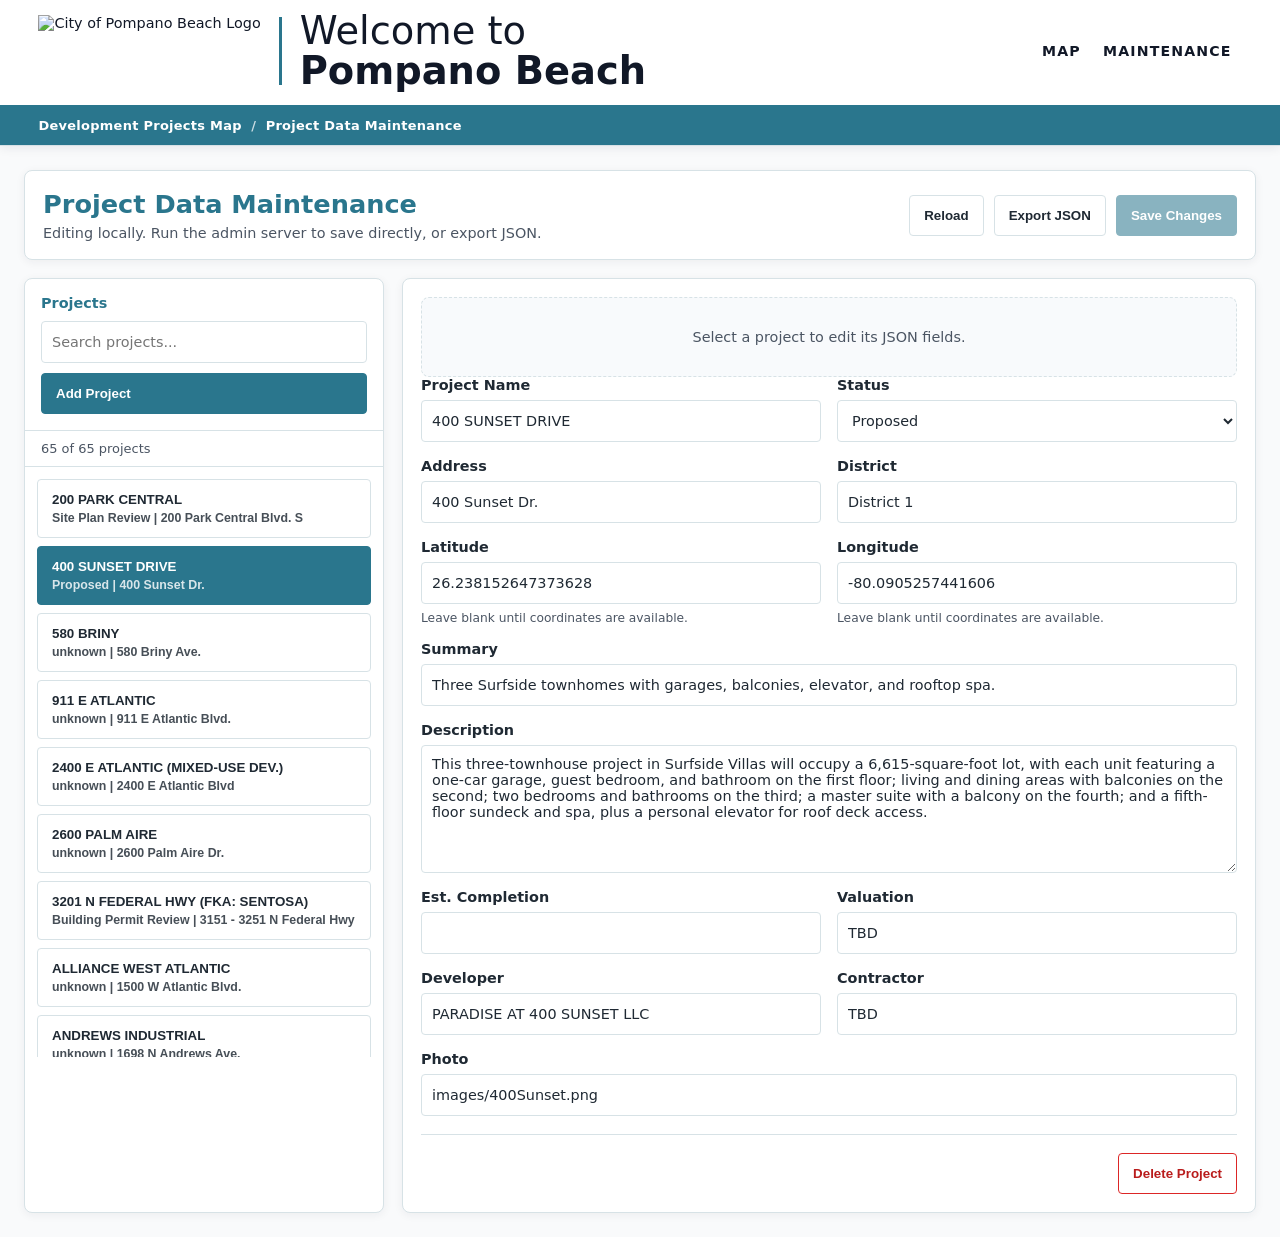
==== admin.html @ 9af35c2e "Various fixes." ====
<!DOCTYPE html>
<html lang="en">
<head>
  <meta charset="UTF-8" />
  <meta name="viewport" content="width=device-width, initial-scale=1.0" />
  <title>Project Data Maintenance</title>
  <link rel="shortcut icon" type="image/x-icon" href="https://www.pompanobeachfl.gov/pompanobeachfl/assets/images/favicon.ico?v=2" />
  <link rel="stylesheet" href="styles.css" />
  <link rel="stylesheet" href="admin.css" />
</head>
<body>
  <header class="city-site-header">
    <a class="show-on-focus" href="#adminContent">Skip to Content</a>

    <div class="city-site-header__main">
      <a class="city-brand" href="index.html" aria-label="Development projects map home">
        <img
          src="https://www.pompanobeachfl.gov/pompanobeachfl/assets/images/sitewide/COPB_Logo.png"
          alt="City of Pompano Beach Logo"
          class="city-brand__logo"
        />
        <span class="city-brand__divider" aria-hidden="true"></span>
        <span class="city-brand__welcome">
          <span>Welcome to</span>
          <strong>Pompano Beach</strong>
        </span>
      </a>

      <nav class="city-nav" aria-label="Maintenance navigation">
        <a href="index.html">Map</a>
        <a href="admin.html">Maintenance</a>
      </nav>
    </div>

    <div class="city-dept-bar" aria-label="Maintenance breadcrumb">
      <div class="city-dept-bar__inner">
        <a href="index.html">Development Projects Map</a>
        <span class="city-dept-bar__separator" aria-hidden="true">/</span>
        <span>Project Data Maintenance</span>
      </div>
    </div>
  </header>

  <main class="admin-shell" id="adminContent">
    <section class="admin-toolbar" aria-label="Project maintenance actions">
      <div>
        <h1>Project Data Maintenance</h1>
        <p id="adminStatus">Loading projects...</p>
      </div>
      <div class="admin-actions">
        <button id="reloadProjects" type="button">Reload</button>
        <button id="exportProjects" type="button">Export JSON</button>
        <button id="saveProjects" type="button" class="primary-action">Save Changes</button>
      </div>
    </section>

    <section class="admin-layout">
      <aside class="admin-list-panel" aria-label="Projects">
        <div class="admin-list-panel__header">
          <label for="projectSearch">Projects</label>
          <input id="projectSearch" type="search" placeholder="Search projects..." />
          <button id="addProject" type="button" class="primary-action">Add Project</button>
        </div>
        <div class="project-count" id="projectCount"></div>
        <ul class="admin-project-list" id="adminProjectList"></ul>
      </aside>

      <section class="admin-editor" aria-label="Project editor">
        <form id="projectEditorForm" autocomplete="off">
          <div class="empty-editor" id="emptyEditor">
            Select a project to edit its JSON fields.
          </div>
          <div class="editor-fields" id="editorFields" hidden></div>
          <div class="editor-actions" id="editorActions" hidden>
            <button id="deleteProject" type="button" class="danger-action">Delete Project</button>
          </div>
        </form>
      </section>
    </section>
  </main>

  <script src="admin.js"></script>
</body>
</html>
---- styles.css ----
:root {
  --city-blue: #2A768D;
  --city-green: #66A785;
  --city-ink: #1f2933;
  --bg: #f9fafb;
  --panel: #ffffff;
  --text: var(--city-ink);
  --muted: #4b5563;
  --border: #d7e2e6;
  --accent: var(--city-blue);
  --accent-soft: rgba(42, 118, 141, 0.12);
  --sidebar-width: clamp(280px, 28vw, 480px);
  --info-panel-width: clamp(320px, 36vw, 630px);
}

* {
  box-sizing: border-box;
}

html,
body {
  margin: 0;
  height: 100%;
}

html {
  font-size: 90%;
}

body {
  display: flex;
  flex-direction: column;
  height: 100vh;
  font-family: Inter, system-ui, -apple-system, BlinkMacSystemFont, "Segoe UI", sans-serif;
  color: var(--text);
  background: var(--bg);
  overflow: hidden;
}

.show-on-focus {
  position: fixed;
  top: -10em;
  left: 1rem;
  z-index: 999;
  background: #fff;
  color: var(--city-ink);
  padding: 0.75rem 1rem;
  font-weight: 700;
  outline: 2px solid transparent;
}

.show-on-focus:focus {
  top: 1rem;
  outline-color: #ffb715;
}

.city-site-header {
  position: relative;
  z-index: 20;
  flex: 0 0 auto;
  background: #fff;
  border-bottom: 1px solid var(--border);
  box-shadow: 0 2px 10px rgba(31, 41, 51, 0.08);
}

.city-site-header__main {
  min-height: 96px;
  padding: 0.2rem 3% 0.45rem;
  display: flex;
  align-items: stretch;
  justify-content: space-between;
  gap: 1rem;
}

.city-brand {
  display: flex;
  align-items: center;
  min-width: 0;
  color: #111827;
  text-decoration: none;
  background: #fff;
}

.city-brand:hover,
.city-brand:focus-visible {
  color: var(--city-blue);
}

.city-brand__logo {
  width: auto;
  height: 82px;
  flex: 0 0 auto;
  padding: 0.35rem 1.25rem 0.35rem 0;
}

.city-brand__divider {
  width: 3px;
  height: 68px;
  flex: 0 0 auto;
  background: var(--city-blue);
}

.city-brand__welcome {
  padding-left: 1.25rem;
  line-height: 1.03;
  font-size: clamp(1.85rem, 3vw, 2.85rem);
  font-weight: 700;
  white-space: nowrap;
}

.city-brand__welcome span,
.city-brand__welcome strong {
  display: block;
}

.city-brand__welcome span {
  font-weight: 400;
}

.city-brand__welcome strong {
  font-weight: 700;
}

.city-nav {
  display: flex;
  align-items: center;
  justify-content: flex-end;
  gap: 0.15rem;
  margin-left: auto;
}

.city-nav a,
.mobile-menu__panel a {
  color: #111827;
  text-decoration: none;
  text-transform: uppercase;
  font-weight: 700;
  letter-spacing: 0.08rem;
}

.city-nav a {
  display: inline-flex;
  align-items: center;
  min-height: 96px;
  padding: 0 0.7rem;
  font-size: 0.98rem;
}

.city-nav a:hover,
.city-nav a:focus-visible,
.mobile-menu__panel a:hover,
.mobile-menu__panel a:focus-visible {
  color: var(--city-blue);
}

.mobile-menu {
  display: none;
  position: relative;
  align-self: center;
}

.mobile-menu summary {
  width: 44px;
  height: 44px;
  display: grid;
  place-items: center;
  cursor: pointer;
  list-style: none;
  border: 1px solid #cbd5dc;
  border-radius: 4px;
  background: #fff;
}

.mobile-menu summary::-webkit-details-marker {
  display: none;
}

.mobile-menu__label {
  position: absolute;
  width: 1px;
  height: 1px;
  padding: 0;
  overflow: hidden;
  clip: rect(0, 0, 0, 0);
  white-space: nowrap;
  border: 0;
}

.mobile-menu__icon,
.mobile-menu__icon::before,
.mobile-menu__icon::after {
  display: block;
  width: 21px;
  height: 2px;
  background: #111827;
  content: "";
}

.mobile-menu__icon {
  position: relative;
}

.mobile-menu__icon::before,
.mobile-menu__icon::after {
  position: absolute;
  left: 0;
}

.mobile-menu__icon::before {
  top: -7px;
}

.mobile-menu__icon::after {
  top: 7px;
}

.mobile-menu__panel {
  position: absolute;
  top: calc(100% + 0.65rem);
  right: 0;
  width: min(18rem, calc(100vw - 2rem));
  padding: 0.35rem 0;
  border: 1px solid var(--border);
  border-radius: 4px;
  background: #fff;
  box-shadow: 0 14px 34px rgba(31, 41, 51, 0.16);
}

.mobile-menu__panel a {
  display: block;
  padding: 0.85rem 1rem;
  border-bottom: 1px solid #edf2f4;
  font-size: 0.9rem;
}

.mobile-menu__panel a:last-child {
  border-bottom: 0;
}

.city-dept-bar {
  background: var(--city-blue);
  color: #fff;
}

.city-dept-bar__inner {
  min-height: 40px;
  padding: 0 3%;
  display: flex;
  align-items: center;
  gap: 0.65rem;
  font-size: 0.9rem;
  font-weight: 600;
  letter-spacing: 0.02rem;
}

.city-dept-bar a {
  color: #fff;
  text-decoration: none;
  font-weight: 800;
}

.city-dept-bar a:hover,
.city-dept-bar a:focus-visible {
  text-decoration: underline;
  text-underline-offset: 3px;
}

.city-dept-bar__separator {
  opacity: 0.75;
}

main {
  display: grid;
  grid-template-columns: var(--sidebar-width) minmax(0, 1fr);
  gap: 20px;
  padding: 24px;
  flex: 1 1 auto;
  min-height: 0;
  overflow: hidden;
}

.sidebar {
  display: flex;
  flex-direction: column;
  gap: 20px;
  height: 100%;
  min-height: 0;
  overflow-y: auto;
  padding-right: 4px;
  min-width: 0;
}

.map-wrapper {
  height: 100%;
  min-height: 0;
  min-width: 0;
  position: relative;
  z-index: 0;
}

.info-panel {
  position: absolute;
  top: 16px;
  right: 16px;
  bottom: 16px;
  width: var(--info-panel-width);
  max-width: calc(100% - 32px);
  display: flex;
  flex-direction: column;
  height: auto;
  max-height: calc(100% - 32px);
  min-height: 0;
  background: var(--panel);
  border: 1px solid var(--border);
  border-radius: 8px;
  box-shadow: 0 18px 48px rgba(15, 23, 42, 0.22);
  transform: translateX(calc(100% + 24px));
  transition: transform 0.32s ease;
  z-index: 9999;
  pointer-events: none;
  overflow: hidden;
}

.info-panel.open {
  transform: translateX(0);
  pointer-events: auto;
}

.panel-body img {
  width: 100%;
  border-radius: 4px;
  min-height: 210px;
  object-fit: cover;
  background: #e2e8f0;
  cursor: pointer;
}

.panel-body img:hover {
  opacity: 0.95;
}

.image-modal {
  position: fixed;
  inset: 0;
  display: none;
  align-items: center;
  justify-content: center;
  z-index: 10000;
}

.image-modal.open {
  display: flex;
}

.image-modal__backdrop {
  position: absolute;
  inset: 0;
  background: rgba(15, 23, 42, 0.78);
}

.image-modal__content {
  position: relative;
  width: min(92vw, 900px);
  max-height: 92vh;
  padding: 18px;
  border-radius: 4px;
  background: rgba(255, 255, 255, 0.98);
  box-shadow: 0 24px 72px rgba(15, 23, 42, 0.18);
  display: flex;
  flex-direction: column;
  gap: 14px;
  overflow: hidden;
}

.image-modal__image {
  width: 100%;
  height: auto;
  max-height: calc(92vh - 120px);
  object-fit: contain;
  border-radius: 4px;
  background: #e2e8f0;
}

.image-modal__caption {
  color: var(--text);
  font-size: 1rem;
  font-weight: 600;
}

.image-modal__close {
  position: absolute;
  top: 14px;
  right: 14px;
  border: none;
  background: transparent;
  color: var(--text);
  font-size: 1.75rem;
  cursor: pointer;
  line-height: 1;
}

.panel-header {
  display: flex;
  align-items: flex-start;
  justify-content: space-between;
  gap: 16px;
  padding: 20px 24px 0;
}

.panel-header > div {
  min-width: 0;
  width: 100%;
}

.panel-header h2 {
  margin: 0;
  font-size: 1.25rem;
  color: var(--city-blue);
}

.panel-header p {
  margin: 0;
  color: var(--muted);
  font-size: 0.95rem;
}

.panel-subhead {
  width: 100%;
  display: grid;
  grid-template-columns: minmax(0, 1fr) auto;
  align-items: center;
  gap: 10px;
  margin-top: 6px;
}

.panel-subhead .status-badge {
  justify-self: end;
}

#closeInfoPanel {
  width: 36px;
  height: 36px;
  display: grid;
  place-items: center;
  flex: 0 0 auto;
  border: 1px solid var(--border);
  border-radius: 4px;
  background: #fff;
  color: var(--text);
  font-size: 1.6rem;
  line-height: 1;
  cursor: pointer;
  padding: 0;
  text-align: center;
}

#closeInfoPanel:hover,
#closeInfoPanel:focus-visible {
  border-color: var(--city-blue);
  background: var(--accent-soft);
  color: var(--city-blue);
}

.panel-body {
  padding: 0 24px 24px;
  display: flex;
  flex-direction: column;
  gap: 18px;
  overflow-y: auto;
}

.panel-body img {
  width: 100%;
  border-radius: 4px;
  min-height: 210px;
  object-fit: cover;
  background: #e2e8f0;
}

.panel-row {
  display: grid;
  gap: 8px;
}

.panel-row .panel-label {
  font-size: 0.78rem;
  font-weight: 700;
  letter-spacing: 0.04em;
  text-transform: uppercase;
  color: var(--city-blue);
}

.panel-row .panel-value {
  font-size: 1rem;
  color: var(--text);
}

.status-badge {
  display: inline-flex;
  align-items: center;
  justify-content: center;
  min-height: 26px;
  padding: 5px 9px;
  border: 1px solid color-mix(in srgb, var(--status-color, var(--city-blue)) 40%, white);
  border-radius: 999px;
  background: color-mix(in srgb, var(--status-color, var(--city-blue)) 14%, white);
  color: color-mix(in srgb, var(--status-color, var(--city-blue)) 72%, #111827);
  font-size: 0.82rem;
  font-weight: 700;
  line-height: 1.1;
  text-align: center;
}

.description-row {
  margin-top: 10px;
}

.sidebar section {
  background: var(--panel);
  border: 1px solid var(--border);
  border-radius: 4px;
  padding: 18px;
  box-shadow: 0 2px 10px rgba(31, 41, 51, 0.06);
}

.sidebar h2 {
  margin-top: 0;
  font-size: 1.05rem;
  color: var(--city-blue);
}

.search-filter-panel {
  display: grid;
  gap: 14px;
}

.search-filter-panel label {
  color: var(--city-blue);
  font-size: 1.05rem;
  font-weight: 700;
}

.search-control {
  display: grid;
  grid-template-columns: minmax(0, 1fr) auto;
  gap: 8px;
}

.search-control input {
  min-width: 0;
  min-height: 44px;
  padding: 10px 12px;
  border: 1px solid var(--border);
  border-radius: 4px;
  color: var(--text);
  font: inherit;
}

.search-control button {
  min-height: 44px;
  text-align: center;
}

.filter-menu__summary {
  min-height: 44px;
  margin: 0;
  padding: 12px 44px 12px 14px;
  position: relative;
  display: grid;
  grid-template-columns: minmax(0, 1fr) auto;
  align-items: center;
  gap: 8px;
  border: 1px solid var(--border);
  border-radius: 4px;
  background: #fff;
  color: var(--city-blue);
  font-size: 1.05rem;
  font-weight: 700;
  list-style: none;
  cursor: pointer;
}

.filter-menu__current {
  min-width: 0;
  padding: 3px 8px;
  border-radius: 4px;
  background: var(--accent-soft);
  color: var(--city-blue);
  font-size: 0.82rem;
  line-height: 1.35;
  text-align: right;
}

.filter-menu__summary::-webkit-details-marker {
  display: none;
}

.filter-menu__summary::after {
  display: block;
  position: absolute;
  top: 50%;
  right: 14px;
  width: 10px;
  height: 10px;
  border-right: 2px solid var(--city-blue);
  border-bottom: 2px solid var(--city-blue);
  content: "";
  transform: translateY(-65%) rotate(45deg);
  transition: transform 0.18s ease;
}

.filter-menu[open] .filter-menu__summary {
  margin-bottom: 12px;
}

.filter-menu[open] .filter-menu__summary::after {
  transform: translateY(-35%) rotate(225deg);
}

.buttons {
  display: grid;
  gap: 10px;
}

button {
  border: 1px solid var(--border);
  background: white;
  color: var(--text);
  padding: 12px 14px;
  border-radius: 4px;
  cursor: pointer;
  transition: all 0.18s ease;
  text-align: left;
  font-weight: 600;
}

button:hover,
button.active {
  border-color: var(--accent);
  background: var(--accent-soft);
  color: var(--city-blue);
}

button.active {
  background: var(--city-blue);
  color: #fff;
}

.project-list ul {
  list-style: none;
  margin: 0;
  padding: 0;
  display: grid;
  gap: 10px;
}

.project-list li {
  padding: 12px 14px;
  border-radius: 4px;
  border: 1px solid var(--border);
  transition: background 0.2s ease;
  background: #fff;
  cursor: pointer;
}

.project-list li:hover {
  background: rgba(42, 118, 141, 0.08);
  border-color: var(--city-blue);
}

.project-list .empty-project-result {
  cursor: default;
  color: var(--muted);
  text-align: center;
}

.project-list .empty-project-result:hover {
  border-color: var(--border);
  background: #fff;
}

.project-label {
  font-weight: 600;
  margin-bottom: 6px;
  color: var(--city-ink);
}

.project-meta {
  display: flex;
  justify-content: space-between;
  gap: 8px;
  flex-wrap: wrap;
  color: var(--muted);
  font-size: 0.95rem;
}

.project-status-meta {
  font-style: italic;
  color: var(--city-blue);
}

.map-wrapper {
  height: 100%;
  min-height: 0;
}

#map {
  width: 100%;
  height: 100%;
  min-height: 0;
  border: 1px solid var(--border);
  border-radius: 4px;
  overflow: hidden;
  box-shadow: 0 2px 10px rgba(31, 41, 51, 0.08);
}

.map-size-toggle {
  display: none;
}

.legend {
  display: grid;
  gap: 10px;
}

.map-legend {
  position: absolute;
  left: 14px;
  bottom: 14px;
  z-index: 650;
  max-width: min(280px, calc(100% - 28px));
  padding: 12px 14px;
  border: 1px solid var(--border);
  border-radius: 8px;
  background: rgba(255, 255, 255, 0.94);
  box-shadow: 0 10px 28px rgba(31, 41, 51, 0.16);
  font-size: 0.92rem;
}

.map-legend summary {
  margin: 0;
  color: var(--city-blue);
  font-size: 0.95rem;
  font-weight: 700;
  list-style: none;
  cursor: pointer;
}

.map-legend summary::-webkit-details-marker {
  display: none;
}

.legend-dot {
  display: inline-block;
  width: 17px;
  height: 24px;
  margin-right: 10px;
  background-position: center;
  background-repeat: no-repeat;
  background-size: contain;
  vertical-align: middle;
}

.project-marker-icon {
  filter: drop-shadow(0 2px 4px rgba(15, 23, 42, 0.22));
}

.legend-dot.proposed { background-image: url("images/icons/Icon-Proposed.png"); }
.legend-dot.review { background-image: url("images/icons/Icon-SitePlan.png"); }
.legend-dot.permit { background-image: url("images/icons/Icon-PermitReview.png"); }
.legend-dot.construction { background-image: url("images/icons/Icon-Construction.png"); }
.legend-dot.completed { background-image: url("images/icons/Icon-Complete.png"); }

@media (max-width: 1100px) {
  .city-nav {
    display: none;
  }

  .mobile-menu {
    display: block;
  }
}

@media (max-width: 992px) {
  main {
    grid-template-columns: 1fr;
    overflow-y: auto;
  }

  .map-wrapper {
    min-height: 420px;
    height: 50vh;
    height: 50dvh;
  }

  .map-wrapper.map-wrapper--expanded {
    position: fixed;
    inset: 0;
    z-index: 9998;
    min-height: 620px;
    height: 100vh;
    height: 100dvh;
    background: var(--bg);
  }

  .map-size-toggle {
    position: absolute;
    top: 12px;
    right: 12px;
    z-index: 700;
    display: inline-flex;
    align-items: center;
    justify-content: center;
    min-height: 40px;
    padding: 9px 12px;
    border-color: var(--city-blue);
    background: #fff;
    color: var(--city-blue);
    box-shadow: 0 6px 18px rgba(31, 41, 51, 0.18);
  }

  .map-wrapper.map-wrapper--expanded .map-size-toggle {
    top: 12px;
    right: 12px;
  }

  .info-panel {
    position: fixed;
    inset: calc(var(--header-height, 0px) + 10px) 10px 10px;
    width: auto;
    max-width: none;
    height: auto;
    max-height: calc(100vh - var(--header-height, 0px) - 20px);
    max-height: calc(100dvh - var(--header-height, 0px) - 20px);
    border: 1px solid var(--border);
    border-radius: 8px;
    box-shadow: 0 18px 48px rgba(15, 23, 42, 0.28);
    transform: translateY(calc(100% + 20px));
  }

  .info-panel.open {
    transform: translateY(0);
  }

  .panel-header {
    position: sticky;
    top: 0;
    z-index: 2;
    align-items: center;
    min-height: 68px;
    padding: 14px 76px 12px 16px;
    border-bottom: 1px solid var(--border);
    background: var(--panel);
  }

  #closeInfoPanel {
    position: absolute;
    top: 12px;
    right: 12px;
    z-index: 10001;
    width: 44px;
    height: 44px;
    font-size: 1.9rem;
    background: var(--city-blue);
    color: #fff;
    border-color: var(--city-blue);
  }

  #closeInfoPanel:hover,
  #closeInfoPanel:focus-visible {
    background: #245f73;
    color: #fff;
  }

  .panel-body {
    padding: 16px;
  }

  body.info-panel-open {
    overflow: hidden;
  }

  body.map-expanded-open {
    overflow: hidden;
  }

  body:not(.info-panel-open) #closeInfoPanel {
    display: none;
  }
}

@media (max-width: 767px) {
  body {
    overflow: auto;
  }

  .city-site-header__main {
    min-height: 64px;
    padding: 0.2rem 0.75rem 0.4rem;
    gap: 0.5rem;
  }

  .city-brand__logo {
    height: 54px;
    padding: 0.25rem 0.6rem 0.25rem 0;
  }

  .city-brand__divider {
    height: 42px;
    width: 2px;
  }

  .city-brand__welcome {
    padding-left: 0.6rem;
    font-size: clamp(1.05rem, 4.6vw, 1.45rem);
  }

  .city-dept-bar__inner {
    min-height: 34px;
    padding: 0 0.75rem;
    gap: 0.45rem;
    font-size: 0.78rem;
  }

  .mobile-menu summary {
    width: 40px;
    height: 40px;
  }

  main {
    padding: 16px 0.75rem 20px;
  }

  .map-wrapper {
    min-height: 0;
    height: clamp(220px, 34vh, 300px);
    height: clamp(220px, 34dvh, 300px);
  }

  .map-wrapper.map-wrapper--expanded {
    position: fixed;
    inset: 0;
    z-index: 9998;
    min-height: 620px;
    height: 100vh;
    height: 100dvh;
    background: var(--bg);
  }

  .map-size-toggle {
    position: absolute;
    top: 12px;
    right: 12px;
    z-index: 700;
    display: inline-flex;
    align-items: center;
    justify-content: center;
    min-height: 40px;
    padding: 9px 12px;
    border-color: var(--city-blue);
    background: #fff;
    color: var(--city-blue);
    box-shadow: 0 6px 18px rgba(31, 41, 51, 0.18);
  }

  .map-legend {
    right: auto;
    bottom: 12px;
    left: 12px;
    max-width: min(220px, calc(100% - 24px));
    padding: 9px 11px;
    gap: 7px;
    font-size: 0.82rem;
  }

  .map-legend:not([open]) {
    width: auto;
    padding: 8px 10px;
  }

  .map-legend:not([open]) div {
    display: none;
  }

  .map-legend[open] {
    grid-template-columns: 1fr;
  }

  .map-wrapper.map-wrapper--expanded .map-size-toggle {
    top: 12px;
    right: 12px;
  }

  .info-panel {
    inset: calc(var(--header-height, 0px) + 12px) 10px 12px;
    border: 1px solid var(--border);
    border-radius: 8px;
    box-shadow: 0 18px 48px rgba(15, 23, 42, 0.3);
    max-height: calc(100vh - var(--header-height, 0px) - 24px);
    max-height: calc(100dvh - var(--header-height, 0px) - 24px);
  }

  #closeInfoPanel {
    top: 12px;
    right: 12px;
  }

  .panel-header h2 {
    font-size: 1.1rem;
  }

  .panel-header p {
    font-size: 0.85rem;
  }

  .panel-subhead {
    gap: 8px;
  }

  .status-badge {
    min-height: 24px;
    padding: 4px 8px;
    font-size: 0.78rem;
  }
}

@media (max-width: 480px) {
  .city-brand__divider,
  .city-brand__welcome {
    display: none;
  }

  .city-brand__logo {
    height: 50px;
    padding-right: 0;
  }
}
---- admin.css ----
body {
  height: auto;
  min-height: 100vh;
  overflow: auto;
}

main.admin-shell {
  display: flex;
  flex-direction: column;
  gap: 18px;
  min-height: calc(100vh - var(--header-height, 136px));
  padding: 24px;
  overflow: visible;
}

.admin-toolbar,
.admin-list-panel,
.admin-editor {
  background: var(--panel);
  border: 1px solid var(--border);
  border-radius: 8px;
  box-shadow: 0 2px 10px rgba(31, 41, 51, 0.06);
}

.admin-toolbar {
  display: flex;
  align-items: center;
  justify-content: space-between;
  gap: 16px;
  padding: 18px;
}

.admin-toolbar h1 {
  margin: 0;
  color: var(--city-blue);
  font-size: clamp(1.35rem, 2vw, 1.9rem);
}

.admin-toolbar p {
  margin: 6px 0 0;
  color: var(--muted);
}

.admin-actions,
.editor-actions {
  display: flex;
  align-items: center;
  justify-content: flex-end;
  gap: 10px;
  flex-wrap: wrap;
}

.admin-layout {
  display: grid;
  grid-template-columns: minmax(280px, 360px) minmax(0, 1fr);
  gap: 18px;
  min-height: 0;
}

.admin-list-panel {
  display: flex;
  flex-direction: column;
  min-height: 0;
  overflow: hidden;
}

.admin-list-panel__header {
  display: grid;
  gap: 10px;
  padding: 16px;
  border-bottom: 1px solid var(--border);
}

.admin-list-panel__header label {
  color: var(--city-blue);
  font-weight: 700;
}

.admin-list-panel input,
.field-control,
.field-textarea {
  width: 100%;
  min-width: 0;
  border: 1px solid var(--border);
  border-radius: 4px;
  background: #fff;
  color: var(--text);
  font: inherit;
}

.admin-list-panel input,
.field-control {
  min-height: 42px;
  padding: 9px 10px;
}

.field-textarea {
  min-height: 128px;
  padding: 10px;
  resize: vertical;
}

.project-count {
  padding: 10px 16px;
  color: var(--muted);
  font-size: 0.9rem;
  border-bottom: 1px solid var(--border);
}

.admin-project-list {
  display: grid;
  gap: 8px;
  max-height: calc(100vh - 310px);
  min-height: 240px;
  margin: 0;
  padding: 12px;
  list-style: none;
  overflow: auto;
}

.admin-project-list button {
  width: 100%;
  display: block;
  text-align: left;
}

.admin-project-list button[aria-current="true"] {
  border-color: var(--city-blue);
  background: var(--city-blue);
  color: #fff;
}

.admin-project-list .project-list-title {
  display: block;
  font-weight: 700;
}

.admin-project-list .project-list-meta {
  display: block;
  margin-top: 4px;
  font-size: 0.86rem;
  opacity: 0.82;
}

.admin-editor {
  min-width: 0;
  padding: 18px;
}

.editor-fields {
  display: grid;
  grid-template-columns: repeat(2, minmax(0, 1fr));
  gap: 16px;
}

.field-group {
  display: grid;
  gap: 7px;
}

.field-group--wide {
  grid-column: 1 / -1;
}

.field-group label {
  color: var(--city-ink);
  font-weight: 700;
}

.field-hint {
  color: var(--muted);
  font-size: 0.85rem;
}

.empty-editor {
  min-height: 80px;
  display: grid;
  place-items: center;
  color: var(--muted);
  text-align: center;
  border: 1px dashed var(--border);
  border-radius: 8px;
  background: #f8fafc;
}

.editor-actions {
  margin-top: 18px;
  padding-top: 18px;
  border-top: 1px solid var(--border);
}

.primary-action {
  border-color: var(--city-blue);
  background: var(--city-blue);
  color: #fff;
}

.primary-action:hover,
.primary-action:focus-visible {
  background: #245f73;
  color: #fff;
}

.danger-action {
  border-color: #dc2626;
  color: #b91c1c;
}

.danger-action:hover,
.danger-action:focus-visible {
  background: #fee2e2;
  border-color: #b91c1c;
  color: #991b1b;
}

button:disabled {
  opacity: 0.55;
  cursor: not-allowed;
}

@media (max-width: 900px) {
  main.admin-shell {
    padding: 16px 0.75rem 20px;
  }

  .admin-toolbar {
    align-items: stretch;
    flex-direction: column;
  }

  .admin-actions,
  .editor-actions {
    justify-content: stretch;
  }

  .admin-actions button,
  .editor-actions button {
    flex: 1 1 140px;
    text-align: center;
  }

  .admin-layout {
    grid-template-columns: 1fr;
  }

  .admin-project-list {
    max-height: 320px;
  }

  .editor-fields {
    grid-template-columns: 1fr;
  }
}
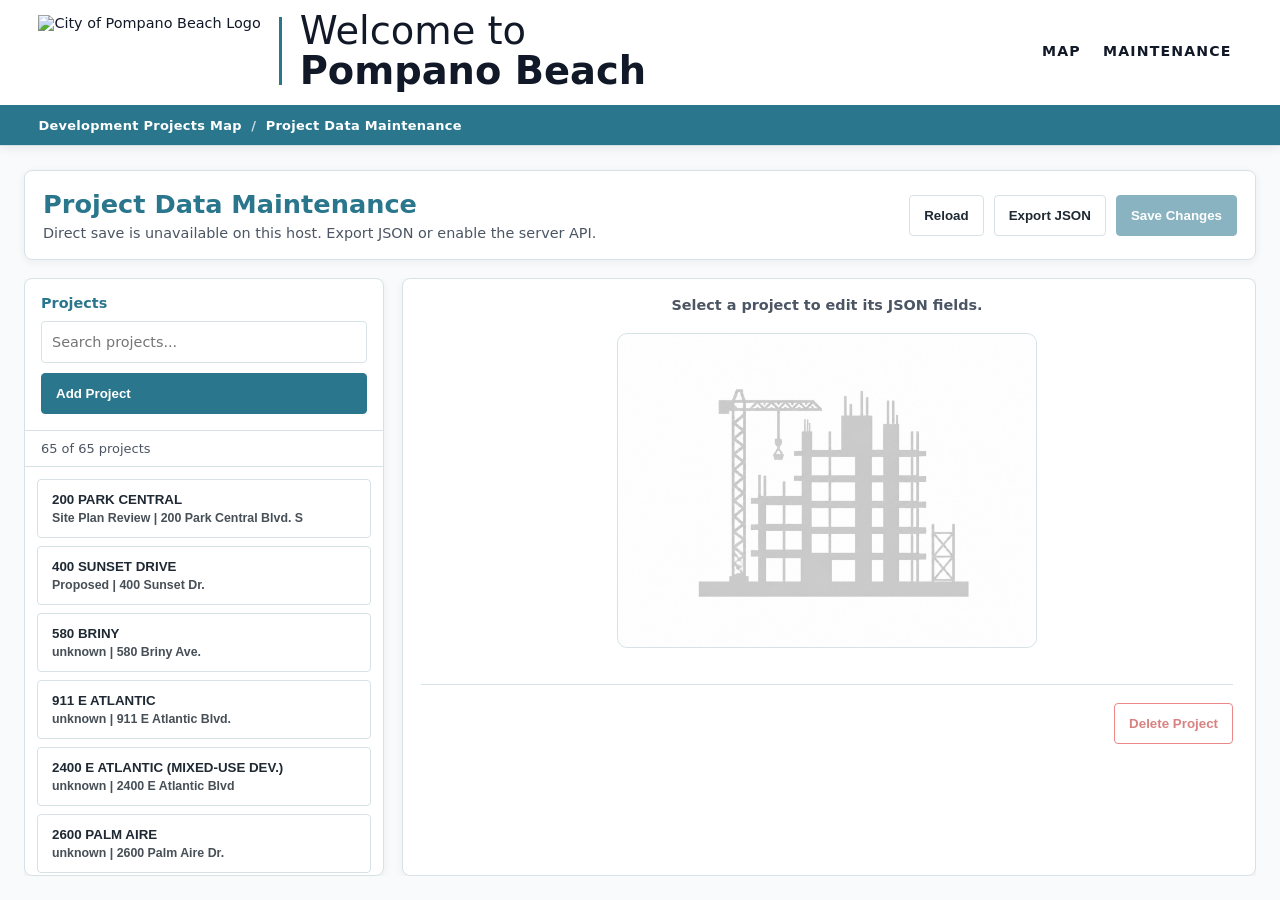
==== commit b2ebfd37: "admin page improved to allow saving changes" ====
--- a/admin.html
+++ b/admin.html
@@ -67,8 +67,12 @@
 
       <section class="admin-editor" aria-label="Project editor">
         <form id="projectEditorForm" autocomplete="off">
-          <div class="empty-editor" id="emptyEditor">
+          <h2 class="editor-title" id="editorTitle">
             Select a project to edit its JSON fields.
+          </h2>
+          <div class="admin-photo-frame" id="adminPhotoFrame" aria-busy="false">
+            <img id="adminProjectPhoto" src="images/project-placeholder.png" alt="Project photo preview" />
+            <div class="admin-photo-loader" aria-hidden="true"></div>
           </div>
           <div class="editor-fields" id="editorFields" hidden></div>
           <div class="editor-actions" id="editorActions" hidden>
--- a/styles.css
+++ b/styles.css
@@ -326,17 +326,71 @@
   pointer-events: auto;
 }
 
-.panel-body img {
+.project-photo-frame {
+  position: relative;
+  display: grid;
+  place-items: center;
+  min-height: 210px;
+  overflow: hidden;
+  border-radius: 4px;
+  background: #e2e8f0;
+}
+
+.project-photo-frame img {
   width: 100%;
-  border-radius: 4px;
+  height: 100%;
   min-height: 210px;
   object-fit: cover;
-  background: #e2e8f0;
+  opacity: 1;
+  transition: opacity 0.16s ease;
   cursor: pointer;
 }
 
-.panel-body img:hover {
+.project-photo-frame.is-loading img {
+  opacity: 0;
+}
+
+.project-photo-loader {
+  position: absolute;
+  inset: 0;
+  display: none;
+  place-items: center;
+  background:
+    linear-gradient(110deg, rgba(226, 232, 240, 0.92), rgba(248, 250, 252, 0.98), rgba(226, 232, 240, 0.92));
+}
+
+.project-photo-loader::before {
+  content: "";
+  width: 34px;
+  height: 34px;
+  border: 4px solid rgba(30, 100, 122, 0.18);
+  border-top-color: var(--city-blue);
+  border-radius: 50%;
+  animation: project-photo-spin 0.8s linear infinite;
+}
+
+.project-photo-frame.is-loading .project-photo-loader {
+  display: grid;
+}
+
+.project-photo-frame:not(.is-loading) img:hover {
   opacity: 0.95;
+}
+
+@keyframes project-photo-spin {
+  to {
+    transform: rotate(360deg);
+  }
+}
+
+@media (prefers-reduced-motion: reduce) {
+  .project-photo-frame img {
+    transition: none;
+  }
+
+  .project-photo-loader::before {
+    animation: none;
+  }
 }
 
 .image-modal {
@@ -467,14 +521,6 @@
   flex-direction: column;
   gap: 18px;
   overflow-y: auto;
-}
-
-.panel-body img {
-  width: 100%;
-  border-radius: 4px;
-  min-height: 210px;
-  object-fit: cover;
-  background: #e2e8f0;
 }
 
 .panel-row {
--- a/admin.css
+++ b/admin.css
@@ -1,16 +1,16 @@
 body {
-  height: auto;
+  height: 100vh;
   min-height: 100vh;
-  overflow: auto;
+  overflow: hidden;
 }
 
 main.admin-shell {
   display: flex;
   flex-direction: column;
   gap: 18px;
-  min-height: calc(100vh - var(--header-height, 136px));
+  height: calc(100vh - var(--header-height, 136px));
   padding: 24px;
-  overflow: visible;
+  overflow: hidden;
 }
 
 .admin-toolbar,
@@ -55,6 +55,8 @@
   grid-template-columns: minmax(280px, 360px) minmax(0, 1fr);
   gap: 18px;
   min-height: 0;
+  flex: 1 1 auto;
+  overflow: hidden;
 }
 
 .admin-list-panel {
@@ -110,11 +112,11 @@
 .admin-project-list {
   display: grid;
   gap: 8px;
-  max-height: calc(100vh - 310px);
-  min-height: 240px;
+  min-height: 0;
   margin: 0;
   padding: 12px;
   list-style: none;
+  flex: 1 1 auto;
   overflow: auto;
 }
 
@@ -143,8 +145,87 @@
 }
 
 .admin-editor {
+  display: flex;
+  flex-direction: column;
   min-width: 0;
+  min-height: 0;
   padding: 18px;
+  overflow: hidden;
+}
+
+#projectEditorForm {
+  display: flex;
+  flex-direction: column;
+  min-height: 0;
+  gap: 0;
+  overflow: auto;
+  padding-right: 4px;
+}
+
+.editor-title {
+  margin: 0 0 18px;
+  color: var(--city-blue);
+  font-size: clamp(1.2rem, 1.8vw, 1.7rem);
+  line-height: 1.2;
+  text-align: center;
+}
+
+.editor-title--empty {
+  color: var(--muted);
+  font-size: 1rem;
+  font-weight: 600;
+}
+
+.admin-photo-frame {
+  position: relative;
+  width: min(100%, 420px);
+  min-height: 210px;
+  margin-bottom: 18px;
+  margin-inline: auto;
+  border: 1px solid var(--border);
+  border-radius: 10px;
+  overflow: hidden;
+  background: linear-gradient(135deg, #dfeff4 0%, #f8fafc 100%);
+}
+
+.admin-photo-frame img {
+  width: 100%;
+  height: 100%;
+  min-height: 210px;
+  display: block;
+  object-fit: cover;
+  transition: opacity 0.2s ease;
+}
+
+.admin-photo-frame.is-loading img {
+  opacity: 0.35;
+}
+
+.admin-photo-loader {
+  position: absolute;
+  inset: 0;
+  display: none;
+  place-items: center;
+}
+
+.admin-photo-loader::before {
+  width: 42px;
+  height: 42px;
+  border: 3px solid rgba(31, 41, 51, 0.18);
+  border-top-color: var(--city-blue);
+  border-radius: 999px;
+  content: "";
+  animation: admin-photo-spin 0.8s linear infinite;
+}
+
+.admin-photo-frame.is-loading .admin-photo-loader {
+  display: grid;
+}
+
+@keyframes admin-photo-spin {
+  to {
+    transform: rotate(360deg);
+  }
 }
 
 .editor-fields {
@@ -221,6 +302,9 @@
 @media (max-width: 900px) {
   main.admin-shell {
     padding: 16px 0.75rem 20px;
+    height: auto;
+    min-height: calc(100vh - var(--header-height, 136px));
+    overflow: auto;
   }
 
   .admin-toolbar {
@@ -241,9 +325,11 @@
 
   .admin-layout {
     grid-template-columns: 1fr;
+    overflow: visible;
   }
 
   .admin-project-list {
+    min-height: 240px;
     max-height: 320px;
   }
 
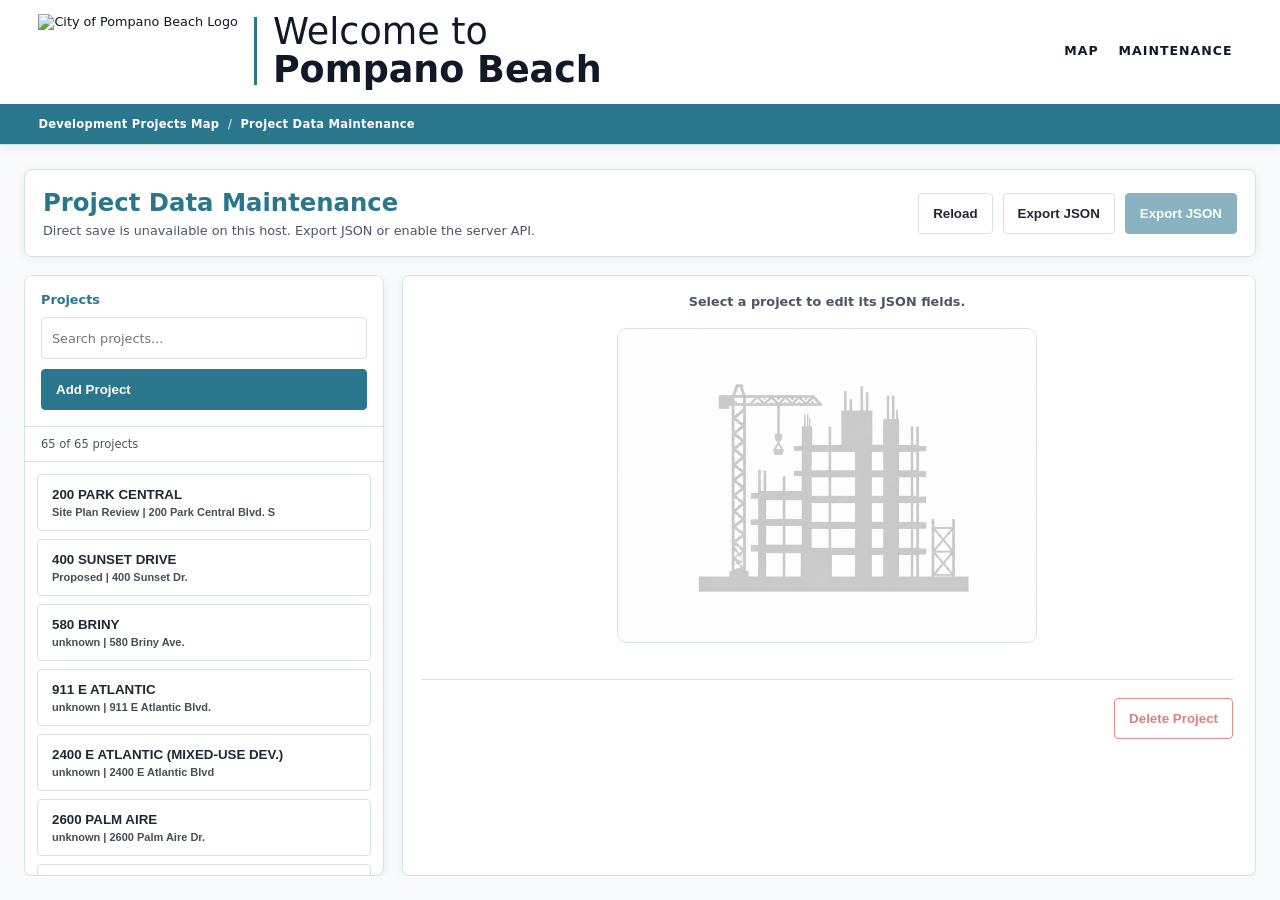
==== commit 67e1943c: "feat: enhance admin interface with new field sections, location preview map, and improved project fi" ====
--- a/admin.html
+++ b/admin.html
@@ -5,6 +5,7 @@
   <meta name="viewport" content="width=device-width, initial-scale=1.0" />
   <title>Project Data Maintenance</title>
   <link rel="shortcut icon" type="image/x-icon" href="https://www.pompanobeachfl.gov/pompanobeachfl/assets/images/favicon.ico?v=2" />
+  <link rel="stylesheet" href="https://unpkg.com/leaflet@1.9.4/dist/leaflet.css" />
   <link rel="stylesheet" href="styles.css" />
   <link rel="stylesheet" href="admin.css" />
 </head>
@@ -83,6 +84,7 @@
     </section>
   </main>
 
+  <script src="https://unpkg.com/leaflet@1.9.4/dist/leaflet.js"></script>
   <script src="admin.js"></script>
 </body>
 </html>
--- a/styles.css
+++ b/styles.css
@@ -24,7 +24,7 @@
 }
 
 html {
-  font-size: 90%;
+  font-size: 80%;
 }
 
 body {
@@ -35,6 +35,17 @@
   color: var(--text);
   background: var(--bg);
   overflow: hidden;
+}
+
+.sr-only {
+  position: absolute;
+  width: 1px;
+  height: 1px;
+  padding: 0;
+  overflow: hidden;
+  clip: rect(0, 0, 0, 0);
+  white-space: nowrap;
+  border: 0;
 }
 
 .show-on-focus {
@@ -279,6 +290,13 @@
   overflow: hidden;
 }
 
+.sidebar-wrap {
+  position: relative;
+  height: 100%;
+  min-height: 0;
+  min-width: 0;
+}
+
 .sidebar {
   display: flex;
   flex-direction: column;
@@ -290,6 +308,55 @@
   min-width: 0;
 }
 
+.scroll-hint-target::before,
+.scroll-hint-target::after {
+  content: "";
+  position: absolute;
+  left: 0;
+  right: 0;
+  pointer-events: none;
+  opacity: 0;
+  transition: opacity 0.2s ease;
+}
+
+.scroll-hint-target::before {
+  bottom: 0;
+  height: 48px;
+  background: linear-gradient(to bottom, transparent, var(--scroll-hint-bg, var(--bg)) 75%);
+}
+
+.scroll-hint-target::after {
+  bottom: 10px;
+  width: 10px;
+  height: 10px;
+  margin: 0 auto;
+  border-right: 2px solid var(--city-blue);
+  border-bottom: 2px solid var(--city-blue);
+  transform: rotate(45deg);
+  animation: scroll-hint-bounce 1.6s ease-in-out infinite;
+}
+
+.scroll-hint-target.has-more-below::before,
+.scroll-hint-target.has-more-below::after {
+  opacity: 1;
+}
+
+@keyframes scroll-hint-bounce {
+  0%, 100% {
+    transform: rotate(45deg) translate(0, 0);
+  }
+
+  50% {
+    transform: rotate(45deg) translate(3px, 3px);
+  }
+}
+
+@media (prefers-reduced-motion: reduce) {
+  .scroll-hint-target::after {
+    animation: none;
+  }
+}
+
 .map-wrapper {
   height: 100%;
   min-height: 0;
@@ -299,6 +366,7 @@
 }
 
 .info-panel {
+  --scroll-hint-bg: var(--panel);
   position: absolute;
   top: 16px;
   right: 16px;
@@ -377,6 +445,37 @@
   opacity: 0.95;
 }
 
+.project-photo-frame__hint {
+  display: none;
+  position: absolute;
+  right: 10px;
+  bottom: 10px;
+  width: 30px;
+  height: 30px;
+  align-items: center;
+  justify-content: center;
+  border-radius: 50%;
+  background: rgba(15, 23, 42, 0.55);
+  color: #fff;
+  box-shadow: 0 2px 8px rgba(15, 23, 42, 0.25);
+  pointer-events: none;
+  transition: background 0.16s ease, transform 0.16s ease;
+}
+
+.project-photo-frame__hint svg {
+  width: 16px;
+  height: 16px;
+}
+
+.project-photo-frame.is-clickable:not(.is-loading) .project-photo-frame__hint {
+  display: flex;
+}
+
+.project-photo-frame.is-clickable:not(.is-loading):hover .project-photo-frame__hint {
+  background: rgba(15, 23, 42, 0.72);
+  transform: scale(1.08);
+}
+
 @keyframes project-photo-spin {
   to {
     transform: rotate(360deg);
@@ -390,6 +489,181 @@
 
   .project-photo-loader::before {
     animation: none;
+  }
+}
+
+.welcome-modal {
+  position: fixed;
+  inset: 0;
+  display: none;
+  align-items: center;
+  justify-content: center;
+  z-index: 10001;
+}
+
+.welcome-modal.open {
+  display: flex;
+}
+
+.welcome-modal__backdrop {
+  position: absolute;
+  inset: 0;
+  background: rgba(15, 23, 42, 0.78);
+}
+
+.welcome-modal__content {
+  position: relative;
+  width: min(92vw, 460px);
+  max-height: 92vh;
+  border-radius: 8px;
+  background: var(--panel);
+  box-shadow: 0 24px 72px rgba(15, 23, 42, 0.22);
+  display: flex;
+  flex-direction: column;
+  gap: 16px;
+  overflow-y: auto;
+  transform: scale(0.94) translateY(8px);
+  opacity: 0;
+  transition: transform 0.25s ease, opacity 0.25s ease;
+}
+
+.welcome-modal.open .welcome-modal__content {
+  transform: scale(1) translateY(0);
+  opacity: 1;
+}
+
+@media (prefers-reduced-motion: reduce) {
+  .welcome-modal__content {
+    transition: none;
+  }
+}
+
+.welcome-modal__hero {
+  position: relative;
+  padding: 26px 24px 20px;
+  border-radius: 8px 8px 0 0;
+  background: linear-gradient(135deg, var(--city-blue), var(--city-green));
+  overflow: hidden;
+}
+
+.welcome-modal__hero h2 {
+  position: relative;
+  margin: 0 0 6px;
+  padding-right: 20px;
+  color: #fff;
+  font-size: 1.32rem;
+}
+
+.welcome-modal__hero p {
+  position: relative;
+  margin: 0;
+  padding-right: 20px;
+  color: rgba(255, 255, 255, 0.92);
+  font-size: 0.92rem;
+  line-height: 1.4;
+}
+
+.welcome-modal__list {
+  margin: 0;
+  padding: 0 24px;
+  list-style: none;
+  display: grid;
+  grid-template-columns: repeat(2, minmax(0, 1fr));
+  gap: 10px;
+}
+
+.welcome-modal__list li {
+  display: flex;
+  align-items: flex-start;
+  gap: 10px;
+  padding: 12px;
+  border: 1px solid var(--border);
+  border-radius: 8px;
+  background: var(--bg);
+  color: var(--text);
+  font-size: 0.86rem;
+  line-height: 1.4;
+  transition: transform 0.15s ease, box-shadow 0.15s ease;
+}
+
+.welcome-modal__list li:hover {
+  transform: translateY(-2px);
+  box-shadow: 0 8px 18px rgba(31, 41, 51, 0.1);
+}
+
+.welcome-modal__list li strong {
+  color: var(--city-blue);
+}
+
+.welcome-modal__icon {
+  flex: 0 0 auto;
+  width: 28px;
+  height: 28px;
+  display: grid;
+  place-items: center;
+  border-radius: 50%;
+  color: #fff;
+}
+
+.welcome-modal__icon svg {
+  width: 15px;
+  height: 15px;
+}
+
+.welcome-modal__icon--blue { background: #2563eb; }
+.welcome-modal__icon--orange { background: #f97316; }
+.welcome-modal__icon--green { background: #10b981; }
+.welcome-modal__icon--purple { background: #7c3aed; }
+
+.welcome-modal__dismiss {
+  margin: 0 24px 24px;
+  min-height: 44px;
+  padding: 10px 20px;
+  border: 1px solid var(--city-blue);
+  border-radius: 4px;
+  background: var(--city-blue);
+  color: #fff;
+  font-weight: 700;
+  text-align: center;
+  cursor: pointer;
+}
+
+.welcome-modal__dismiss:hover,
+.welcome-modal__dismiss:focus-visible {
+  background: #245f73;
+  border-color: #245f73;
+}
+
+.welcome-modal__close {
+  position: absolute;
+  top: 12px;
+  right: 12px;
+  z-index: 2;
+  width: 32px;
+  height: 32px;
+  padding: 0;
+  display: grid;
+  place-items: center;
+  border: none;
+  border-radius: 50%;
+  background: rgba(255, 255, 255, 0.2);
+  color: #fff;
+  cursor: pointer;
+}
+
+.welcome-modal__close svg {
+  width: 16px;
+  height: 16px;
+}
+
+.welcome-modal__close:hover,
+.welcome-modal__close:focus-visible {
+  background: rgba(255, 255, 255, 0.32);
+}
+
+@media (max-width: 480px) {
+  .welcome-modal__list {
+    grid-template-columns: 1fr;
   }
 }
 
@@ -541,6 +815,49 @@
   color: var(--text);
 }
 
+.panel-grid {
+  display: grid;
+  grid-template-columns: repeat(2, minmax(0, 1fr));
+  gap: 16px 20px;
+}
+
+.planner-row {
+  padding-top: 4px;
+  border-top: 1px solid var(--border);
+}
+
+.planner-contact {
+  display: flex;
+  flex-wrap: wrap;
+  gap: 4px 16px;
+  margin-top: 2px;
+}
+
+.planner-link {
+  color: var(--city-blue);
+  font-size: 0.92rem;
+  font-weight: 600;
+  text-decoration: none;
+}
+
+.planner-link:hover,
+.planner-link:focus-visible {
+  text-decoration: underline;
+  text-underline-offset: 2px;
+}
+
+.planner-link.is-disabled {
+  color: var(--muted);
+  font-weight: 400;
+  cursor: default;
+}
+
+.panel-footnote {
+  color: var(--muted);
+  font-size: 0.76rem;
+  text-align: right;
+}
+
 .status-badge {
   display: inline-flex;
   align-items: center;
@@ -575,6 +892,12 @@
   color: var(--city-blue);
 }
 
+.project-list-count {
+  color: var(--muted);
+  font-size: 0.85rem;
+  font-weight: 500;
+}
+
 .search-filter-panel {
   display: grid;
   gap: 14px;
@@ -588,7 +911,8 @@
 
 .search-control {
   display: grid;
-  grid-template-columns: minmax(0, 1fr) auto;
+  grid-template-columns: minmax(0, 1fr) auto auto;
+  align-items: start;
   gap: 8px;
 }
 
@@ -600,6 +924,7 @@
   border-radius: 4px;
   color: var(--text);
   font: inherit;
+  text-overflow: ellipsis;
 }
 
 .search-control button {
@@ -607,34 +932,57 @@
   text-align: center;
 }
 
+.filter-menu {
+  position: relative;
+}
+
 .filter-menu__summary {
+  min-width: 44px;
   min-height: 44px;
   margin: 0;
-  padding: 12px 44px 12px 14px;
-  position: relative;
-  display: grid;
-  grid-template-columns: minmax(0, 1fr) auto;
+  padding: 0 10px;
+  display: inline-flex;
   align-items: center;
-  gap: 8px;
+  justify-content: center;
+  gap: 5px;
   border: 1px solid var(--border);
   border-radius: 4px;
   background: #fff;
   color: var(--city-blue);
-  font-size: 1.05rem;
-  font-weight: 700;
+  white-space: nowrap;
   list-style: none;
   cursor: pointer;
 }
 
-.filter-menu__current {
-  min-width: 0;
-  padding: 3px 8px;
-  border-radius: 4px;
+.filter-menu__summary:hover,
+.filter-menu[open] .filter-menu__summary {
+  border-color: var(--city-blue);
   background: var(--accent-soft);
-  color: var(--city-blue);
-  font-size: 0.82rem;
-  line-height: 1.35;
-  text-align: right;
+}
+
+.filter-menu__icon {
+  flex: 0 0 auto;
+  width: 18px;
+  height: 18px;
+}
+
+.filter-menu__badge {
+  display: inline-flex;
+  align-items: center;
+  justify-content: center;
+  min-width: 18px;
+  height: 18px;
+  padding: 0 5px;
+  border-radius: 999px;
+  background: var(--city-blue);
+  color: #fff;
+  font-size: 0.72rem;
+  font-weight: 700;
+  line-height: 1;
+}
+
+.filter-menu__badge[hidden] {
+  display: none;
 }
 
 .filter-menu__summary::-webkit-details-marker {
@@ -642,30 +990,86 @@
 }
 
 .filter-menu__summary::after {
-  display: block;
-  position: absolute;
-  top: 50%;
-  right: 14px;
-  width: 10px;
-  height: 10px;
+  content: "";
+  flex: 0 0 auto;
+  width: 8px;
+  height: 8px;
   border-right: 2px solid var(--city-blue);
   border-bottom: 2px solid var(--city-blue);
-  content: "";
-  transform: translateY(-65%) rotate(45deg);
+  transform: rotate(45deg);
   transition: transform 0.18s ease;
 }
 
-.filter-menu[open] .filter-menu__summary {
-  margin-bottom: 12px;
-}
-
 .filter-menu[open] .filter-menu__summary::after {
-  transform: translateY(-35%) rotate(225deg);
+  transform: rotate(225deg);
+}
+
+.filter-panel {
+  margin-top: 8px;
+}
+
+.filter-menu[open] .filter-panel {
+  position: absolute;
+  top: 100%;
+  right: 0;
+  z-index: 50;
+  width: min(340px, calc(100vw - 32px));
+  max-height: 70vh;
+  overflow-y: auto;
+  margin-top: 8px;
+  padding: 14px;
+  border: 1px solid var(--border);
+  border-radius: 8px;
+  background: #fff;
+  box-shadow: 0 18px 48px rgba(15, 23, 42, 0.18);
 }
 
 .buttons {
   display: grid;
-  gap: 10px;
+  grid-template-columns: repeat(2, minmax(0, 1fr));
+  gap: 6px;
+}
+
+.buttons button {
+  display: flex;
+  align-items: center;
+  gap: 6px;
+  padding: 7px 9px;
+  font-size: 0.86rem;
+  line-height: 1.2;
+}
+
+.filter-status-icon {
+  display: inline-block;
+  flex: 0 0 auto;
+  width: 13px;
+  height: 18px;
+  background-position: center;
+  background-repeat: no-repeat;
+  background-size: contain;
+}
+
+.filter-hint {
+  margin: 8px 2px 0;
+  color: var(--muted);
+  font-size: 0.78rem;
+  line-height: 1.35;
+}
+
+.filter-group + .filter-group {
+  margin-top: 12px;
+  padding-top: 12px;
+  border-top: 1px solid var(--border);
+}
+
+.filter-group__label {
+  display: block;
+  margin-bottom: 6px;
+  color: var(--muted);
+  font-size: 0.74rem;
+  font-weight: 700;
+  letter-spacing: 0.06em;
+  text-transform: uppercase;
 }
 
 button {
@@ -701,28 +1105,52 @@
 }
 
 .project-list li {
+  padding: 0;
+}
+
+.project-list-item {
+  width: 100%;
+  display: flex;
+  align-items: center;
+  gap: 12px;
   padding: 12px 14px;
   border-radius: 4px;
   border: 1px solid var(--border);
-  transition: background 0.2s ease;
+  border-left: 4px solid var(--status-color, var(--border));
   background: #fff;
+  color: inherit;
+  font: inherit;
+  font-weight: 400;
+  text-align: left;
   cursor: pointer;
-}
-
-.project-list li:hover {
+  transition: background 0.2s ease, box-shadow 0.2s ease;
+}
+
+.project-list-item:hover,
+.project-list-item:focus-visible {
   background: rgba(42, 118, 141, 0.08);
-  border-color: var(--city-blue);
+  outline: none;
+}
+
+.project-list-item:focus-visible {
+  box-shadow: 0 0 0 3px var(--accent-soft);
+}
+
+.project-list-item.active {
+  background: var(--accent-soft);
+  box-shadow: inset 0 0 0 1px var(--city-blue);
+}
+
+.project-list-item__body {
+  min-width: 0;
+  flex: 1 1 auto;
 }
 
 .project-list .empty-project-result {
+  padding: 12px 14px;
   cursor: default;
   color: var(--muted);
   text-align: center;
-}
-
-.project-list .empty-project-result:hover {
-  border-color: var(--border);
-  background: #fff;
 }
 
 .project-label {
@@ -733,6 +1161,7 @@
 
 .project-meta {
   display: flex;
+  align-items: center;
   justify-content: space-between;
   gap: 8px;
   flex-wrap: wrap;
@@ -741,8 +1170,17 @@
 }
 
 .project-status-meta {
-  font-style: italic;
-  color: var(--city-blue);
+  display: inline-flex;
+  align-items: center;
+  padding: 2px 8px;
+  border-radius: 999px;
+  border: 1px solid color-mix(in srgb, var(--status-color, var(--city-blue)) 40%, white);
+  background: color-mix(in srgb, var(--status-color, var(--city-blue)) 14%, white);
+  color: color-mix(in srgb, var(--status-color, var(--city-blue)) 72%, #111827);
+  font-size: 0.76rem;
+  font-weight: 700;
+  line-height: 1.3;
+  white-space: nowrap;
 }
 
 .map-wrapper {
@@ -781,10 +1219,18 @@
   background: rgba(255, 255, 255, 0.94);
   box-shadow: 0 10px 28px rgba(31, 41, 51, 0.16);
   font-size: 0.92rem;
+  transition: padding 0.15s ease, border-radius 0.15s ease;
+}
+
+.map-legend:not([open]) {
+  padding: 5px 10px;
+  border-radius: 999px;
 }
 
 .map-legend summary {
+  position: relative;
   margin: 0;
+  padding-right: 18px;
   color: var(--city-blue);
   font-size: 0.95rem;
   font-weight: 700;
@@ -792,8 +1238,30 @@
   cursor: pointer;
 }
 
+.map-legend:not([open]) summary {
+  font-size: 0.82rem;
+}
+
 .map-legend summary::-webkit-details-marker {
   display: none;
+}
+
+.map-legend summary::after {
+  display: block;
+  position: absolute;
+  top: 50%;
+  right: 2px;
+  width: 8px;
+  height: 8px;
+  border-right: 2px solid var(--city-blue);
+  border-bottom: 2px solid var(--city-blue);
+  content: "";
+  transform: translateY(-65%) rotate(45deg);
+  transition: transform 0.18s ease;
+}
+
+.map-legend[open] summary::after {
+  transform: translateY(-35%) rotate(225deg);
 }
 
 .legend-dot {
@@ -811,11 +1279,15 @@
   filter: drop-shadow(0 2px 4px rgba(15, 23, 42, 0.22));
 }
 
-.legend-dot.proposed { background-image: url("images/icons/Icon-Proposed.png"); }
-.legend-dot.review { background-image: url("images/icons/Icon-SitePlan.png"); }
-.legend-dot.permit { background-image: url("images/icons/Icon-PermitReview.png"); }
-.legend-dot.construction { background-image: url("images/icons/Icon-Construction.png"); }
-.legend-dot.completed { background-image: url("images/icons/Icon-Complete.png"); }
+.legend-dot.proposed, .filter-status-icon.proposed { background-image: url("images/icons/Icon-Proposed.png"); }
+.legend-dot.review, .filter-status-icon.review { background-image: url("images/icons/Icon-SitePlan.png"); }
+.legend-dot.planapproved, .filter-status-icon.planapproved { background-image: url("images/icons/Icon-SitePlanApproved.png"); }
+.legend-dot.permit, .filter-status-icon.permit { background-image: url("images/icons/Icon-PermitReview.png"); }
+.legend-dot.permitissued, .filter-status-icon.permitissued { background-image: url("images/icons/Icon-PermitIssued.png"); }
+.legend-dot.construction, .filter-status-icon.construction { background-image: url("images/icons/Icon-Construction.png"); }
+.legend-dot.completed, .filter-status-icon.completed { background-image: url("images/icons/Icon-Complete.png"); }
+.legend-dot.expired, .filter-status-icon.expired { background-image: url("images/icons/Icon-Expired.png"); }
+.legend-dot.withdrawn, .filter-status-icon.withdrawn { background-image: url("images/icons/Icon-Withdrawn.png"); }
 
 @media (max-width: 1100px) {
   .city-nav {
@@ -1021,7 +1493,8 @@
 
   .map-legend:not([open]) {
     width: auto;
-    padding: 8px 10px;
+    padding: 5px 9px;
+    border-radius: 999px;
   }
 
   .map-legend:not([open]) div {
@@ -1080,4 +1553,12 @@
     height: 50px;
     padding-right: 0;
   }
-}
+
+  .buttons {
+    grid-template-columns: 1fr;
+  }
+
+  .panel-grid {
+    grid-template-columns: 1fr;
+  }
+}
--- a/admin.css
+++ b/admin.css
@@ -253,6 +253,35 @@
   font-size: 0.85rem;
 }
 
+.field-hint--warning {
+  color: #b45309;
+  font-weight: 600;
+}
+
+.field-section-title {
+  grid-column: 1 / -1;
+  margin: 10px 0 0;
+  padding-bottom: 6px;
+  border-bottom: 2px solid var(--border);
+  color: var(--city-blue);
+  font-size: 0.95rem;
+  font-weight: 700;
+  text-transform: uppercase;
+  letter-spacing: 0.04em;
+}
+
+.field-section-title:first-child {
+  margin-top: 0;
+}
+
+.location-preview-map {
+  width: 100%;
+  height: 180px;
+  border: 1px solid var(--border);
+  border-radius: 4px;
+  background: #e2e8f0;
+}
+
 .empty-editor {
   min-height: 80px;
   display: grid;
